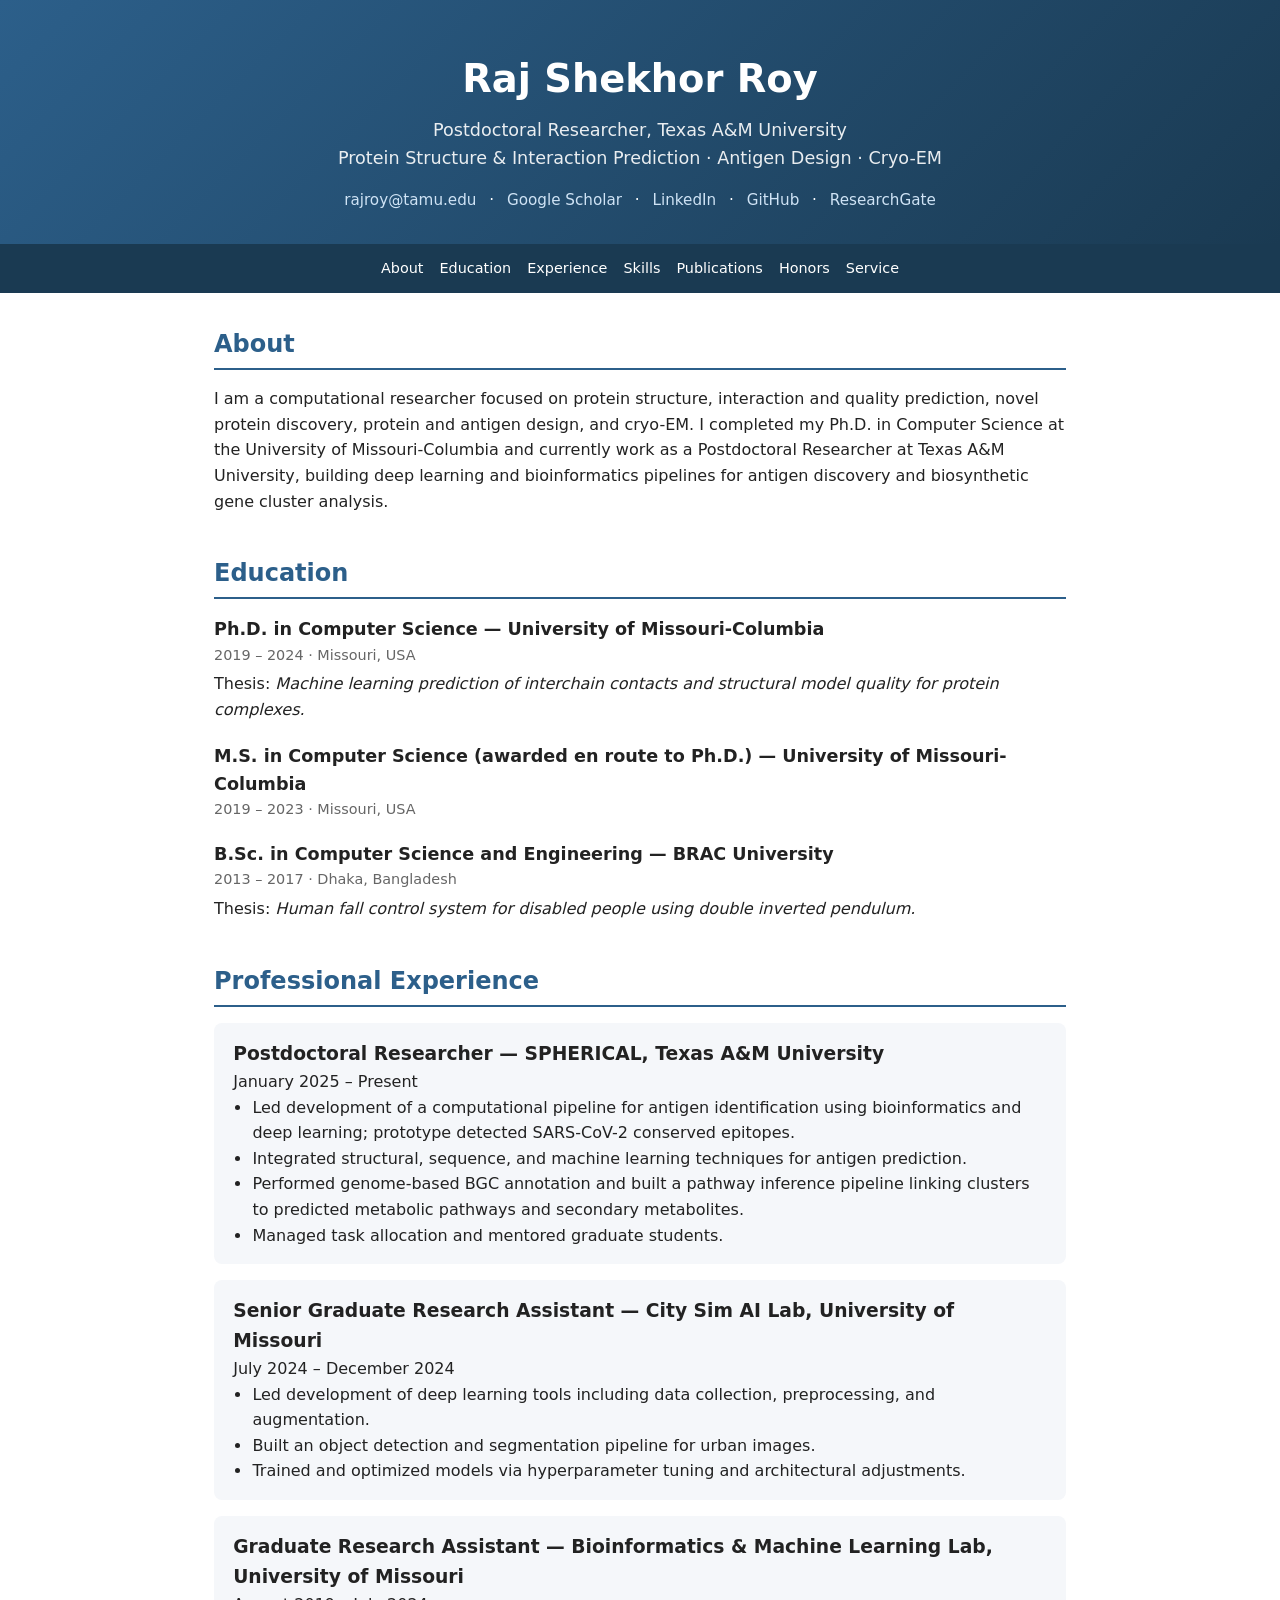
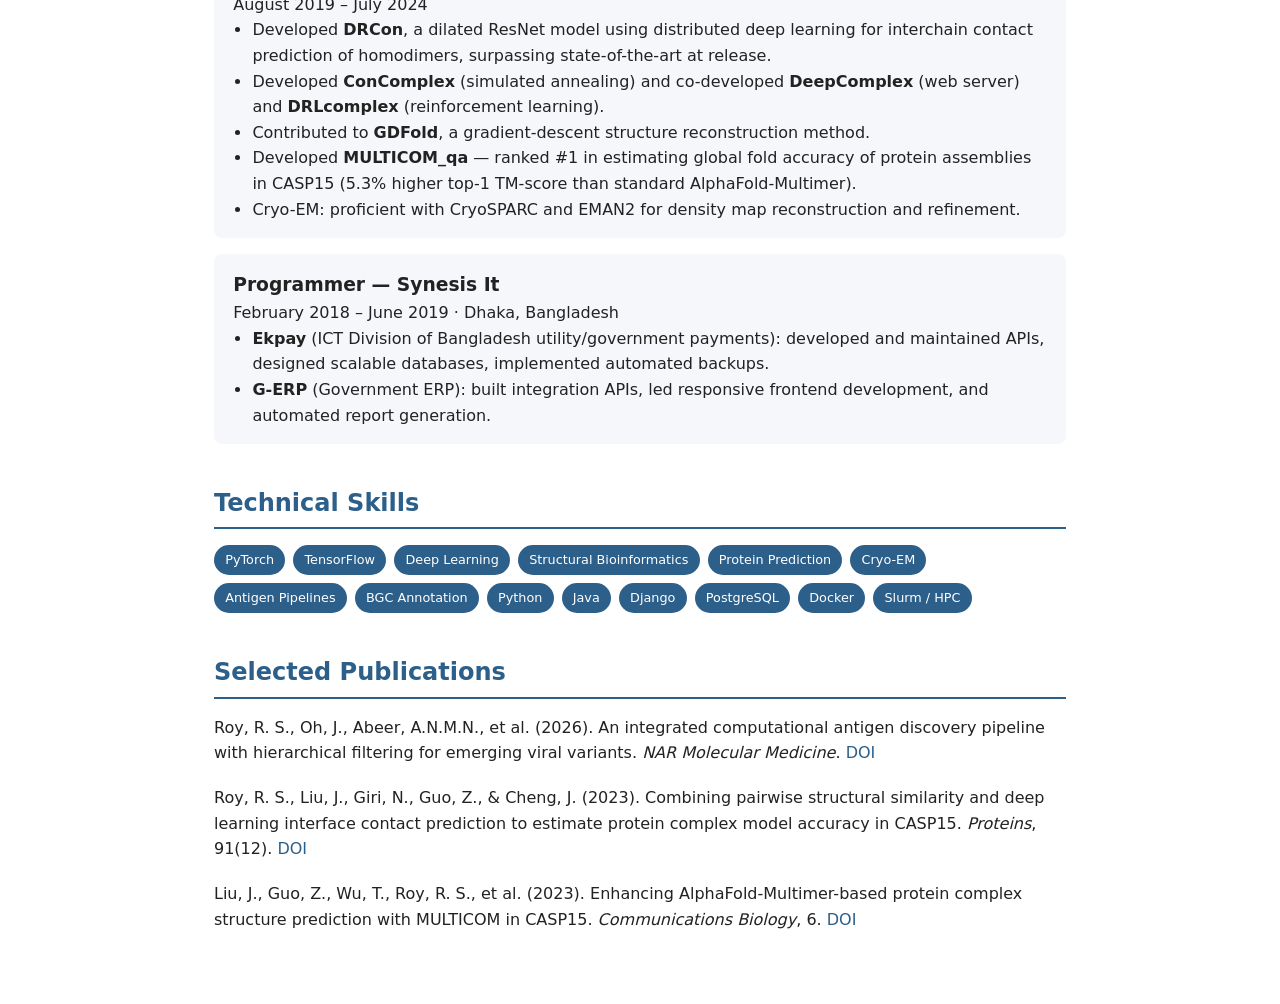
==== index.html @ 7362b2a5 "Create index.html" ====
<!DOCTYPE html>
<html lang="en">
<head>
  <meta charset="UTF-8">
  <meta name="viewport" content="width=device-width, initial-scale=1.0">
  <title>Raj Shekhor Roy</title>
  <style>
    :root {
      --accent: #2c5f8a;
      --bg: #ffffff;
      --text: #222;
      --muted: #666;
      --card: #f5f7fa;
    }
    * { margin: 0; padding: 0; box-sizing: border-box; }
    body {
      font-family: 'Segoe UI', system-ui, sans-serif;
      color: var(--text);
      background: var(--bg);
      line-height: 1.6;
    }
    header {
      background: linear-gradient(135deg, #2c5f8a, #1a3a52);
      color: #fff;
      padding: 3rem 1.5rem 2rem;
      text-align: center;
    }
    header h1 { font-size: 2.4rem; margin-bottom: .4rem; }
    header p.role { font-size: 1.1rem; opacity: .9; }
    header .contact { margin-top: 1rem; font-size: .95rem; }
    header .contact a { color: #cfe3f5; text-decoration: none; margin: 0 .5rem; }
    nav {
      position: sticky; top: 0;
      background: #1a3a52;
      display: flex; justify-content: center; flex-wrap: wrap;
      gap: 1rem; padding: .8rem;
      z-index: 100;
    }
    nav a { color: #fff; text-decoration: none; font-size: .9rem; }
    nav a:hover { color: #9ec4e0; }
    main { max-width: 900px; margin: 0 auto; padding: 2rem 1.5rem; }
    section { margin-bottom: 2.5rem; }
    h2 {
      color: var(--accent);
      border-bottom: 2px solid var(--accent);
      padding-bottom: .3rem; margin-bottom: 1rem;
      font-size: 1.5rem;
    }
    .item { margin-bottom: 1.2rem; }
    .item h3 { font-size: 1.1rem; }
    .item .meta { color: var(--muted); font-size: .9rem; margin-bottom: .3rem; }
    ul { margin-left: 1.2rem; }
    .card {
      background: var(--card);
      border-radius: 8px; padding: 1rem 1.2rem;
      margin-bottom: 1rem;
    }
    .tags { display: flex; flex-wrap: wrap; gap: .5rem; }
    .tag {
      background: var(--accent); color: #fff;
      padding: .3rem .7rem; border-radius: 20px; font-size: .8rem;
    }
    footer {
      text-align: center; padding: 1.5rem;
      background: #1a3a52; color: #cfe3f5; font-size: .85rem;
    }
    a.pub-link { color: var(--accent); text-decoration: none; }
    a.pub-link:hover { text-decoration: underline; }
  </style>
</head>
<body>

<header>
  <h1>Raj Shekhor Roy</h1>
  <p class="role">Postdoctoral Researcher, Texas A&amp;M University</p>
  <p class="role">Protein Structure &amp; Interaction Prediction · Antigen Design · Cryo-EM</p>
  <div class="contact">
    <a href="mailto:rajroy@tamu.edu">rajroy@tamu.edu</a> ·
    <a href="https://scholar.google.com/citations?user=bvWKL3UAAAAJ&hl=en">Google Scholar</a> ·
    <a href="https://www.linkedin.com/in/rajshekhorroy/">LinkedIn</a> ·
    <a href="https://github.com/RajShekhorRoy">GitHub</a> ·
    <a href="https://www.researchgate.net/profile/Raj-Roy-5">ResearchGate</a>
  </div>
</header>

<nav>
  <a href="#about">About</a>
  <a href="#education">Education</a>
  <a href="#experience">Experience</a>
  <a href="#skills">Skills</a>
  <a href="#publications">Publications</a>
  <a href="#honors">Honors</a>
  <a href="#service">Service</a>
</nav>

<main>

  <section id="about">
    <h2>About</h2>
    <p>I am a computational researcher focused on protein structure, interaction and quality
    prediction, novel protein discovery, protein and antigen design, and cryo-EM. I completed my
    Ph.D. in Computer Science at the University of Missouri-Columbia and currently work as a
    Postdoctoral Researcher at Texas A&amp;M University, building deep learning and bioinformatics
    pipelines for antigen discovery and biosynthetic gene cluster analysis.</p>
  </section>

  <section id="education">
    <h2>Education</h2>
    <div class="item">
      <h3>Ph.D. in Computer Science — University of Missouri-Columbia</h3>
      <div class="meta">2019 – 2024 · Missouri, USA</div>
      <p>Thesis: <em>Machine learning prediction of interchain contacts and structural model
      quality for protein complexes.</em></p>
    </div>
    <div class="item">
      <h3>M.S. in Computer Science (awarded en route to Ph.D.) — University of Missouri-Columbia</h3>
      <div class="meta">2019 – 2023 · Missouri, USA</div>
    </div>
    <div class="item">
      <h3>B.Sc. in Computer Science and Engineering — BRAC University</h3>
      <div class="meta">2013 – 2017 · Dhaka, Bangladesh</div>
      <p>Thesis: <em>Human fall control system for disabled people using double inverted pendulum.</em></p>
    </div>
  </section>

  <section id="experience">
    <h2>Professional Experience</h2>

    <div class="card">
      <h3>Postdoctoral Researcher — SPHERICAL, Texas A&amp;M University</h3>
      <div class="meta">January 2025 – Present</div>
      <ul>
        <li>Led development of a computational pipeline for antigen identification using
        bioinformatics and deep learning; prototype detected SARS-CoV-2 conserved epitopes.</li>
        <li>Integrated structural, sequence, and machine learning techniques for antigen prediction.</li>
        <li>Performed genome-based BGC annotation and built a pathway inference pipeline linking
        clusters to predicted metabolic pathways and secondary metabolites.</li>
        <li>Managed task allocation and mentored graduate students.</li>
      </ul>
    </div>

    <div class="card">
      <h3>Senior Graduate Research Assistant — City Sim AI Lab, University of Missouri</h3>
      <div class="meta">July 2024 – December 2024</div>
      <ul>
        <li>Led development of deep learning tools including data collection, preprocessing, and augmentation.</li>
        <li>Built an object detection and segmentation pipeline for urban images.</li>
        <li>Trained and optimized models via hyperparameter tuning and architectural adjustments.</li>
      </ul>
    </div>

    <div class="card">
      <h3>Graduate Research Assistant — Bioinformatics &amp; Machine Learning Lab, University of Missouri</h3>
      <div class="meta">August 2019 – July 2024</div>
      <ul>
        <li>Developed <strong>DRCon</strong>, a dilated ResNet model using distributed deep learning
        for interchain contact prediction of homodimers, surpassing state-of-the-art at release.</li>
        <li>Developed <strong>ConComplex</strong> (simulated annealing) and co-developed
        <strong>DeepComplex</strong> (web server) and <strong>DRLcomplex</strong> (reinforcement learning).</li>
        <li>Contributed to <strong>GDFold</strong>, a gradient-descent structure reconstruction method.</li>
        <li>Developed <strong>MULTICOM_qa</strong> — ranked #1 in estimating global fold accuracy of
        protein assemblies in CASP15 (5.3% higher top-1 TM-score than standard AlphaFold-Multimer).</li>
        <li>Cryo-EM: proficient with CryoSPARC and EMAN2 for density map reconstruction and refinement.</li>
      </ul>
    </div>

    <div class="card">
      <h3>Programmer — Synesis It</h3>
      <div class="meta">February 2018 – June 2019 · Dhaka, Bangladesh</div>
      <ul>
        <li><strong>Ekpay</strong> (ICT Division of Bangladesh utility/government payments): developed
        and maintained APIs, designed scalable databases, implemented automated backups.</li>
        <li><strong>G-ERP</strong> (Government ERP): built integration APIs, led responsive frontend
        development, and automated report generation.</li>
      </ul>
    </div>
  </section>

  <section id="skills">
    <h2>Technical Skills</h2>
    <div class="tags">
      <span class="tag">PyTorch</span>
      <span class="tag">TensorFlow</span>
      <span class="tag">Deep Learning</span>
      <span class="tag">Structural Bioinformatics</span>
      <span class="tag">Protein Prediction</span>
      <span class="tag">Cryo-EM</span>
      <span class="tag">Antigen Pipelines</span>
      <span class="tag">BGC Annotation</span>
      <span class="tag">Python</span>
      <span class="tag">Java</span>
      <span class="tag">Django</span>
      <span class="tag">PostgreSQL</span>
      <span class="tag">Docker</span>
      <span class="tag">Slurm / HPC</span>
    </div>
  </section>

  <section id="publications">
    <h2>Selected Publications</h2>
    <div class="item">
      <p>Roy, R. S., Oh, J., Abeer, A.N.M.N., et al. (2026). An integrated computational antigen
      discovery pipeline with hierarchical filtering for emerging viral variants.
      <em>NAR Molecular Medicine</em>.
      <a class="pub-link" href="https://doi.org/10.1093/narmme/ugag024">DOI</a></p>
    </div>
    <div class="item">
      <p>Roy, R. S., Liu, J., Giri, N., Guo, Z., &amp; Cheng, J. (2023). Combining pairwise structural
      similarity and deep learning interface contact prediction to estimate protein complex model
      accuracy in CASP15. <em>Proteins</em>, 91(12).
      <a class="pub-link" href="https://doi.org/10.1002/prot.26542">DOI</a></p>
    </div>
    <div class="item">
      <p>Liu, J., Guo, Z., Wu, T., Roy, R. S., et al. (2023). Enhancing AlphaFold-Multimer-based
      protein complex structure prediction with MULTICOM in CASP15. <em>Communications Biology</em>, 6.
      <a class="pub-link" href="https://doi.org/10.1038/s42003-023-05525-3">DOI</a></p>
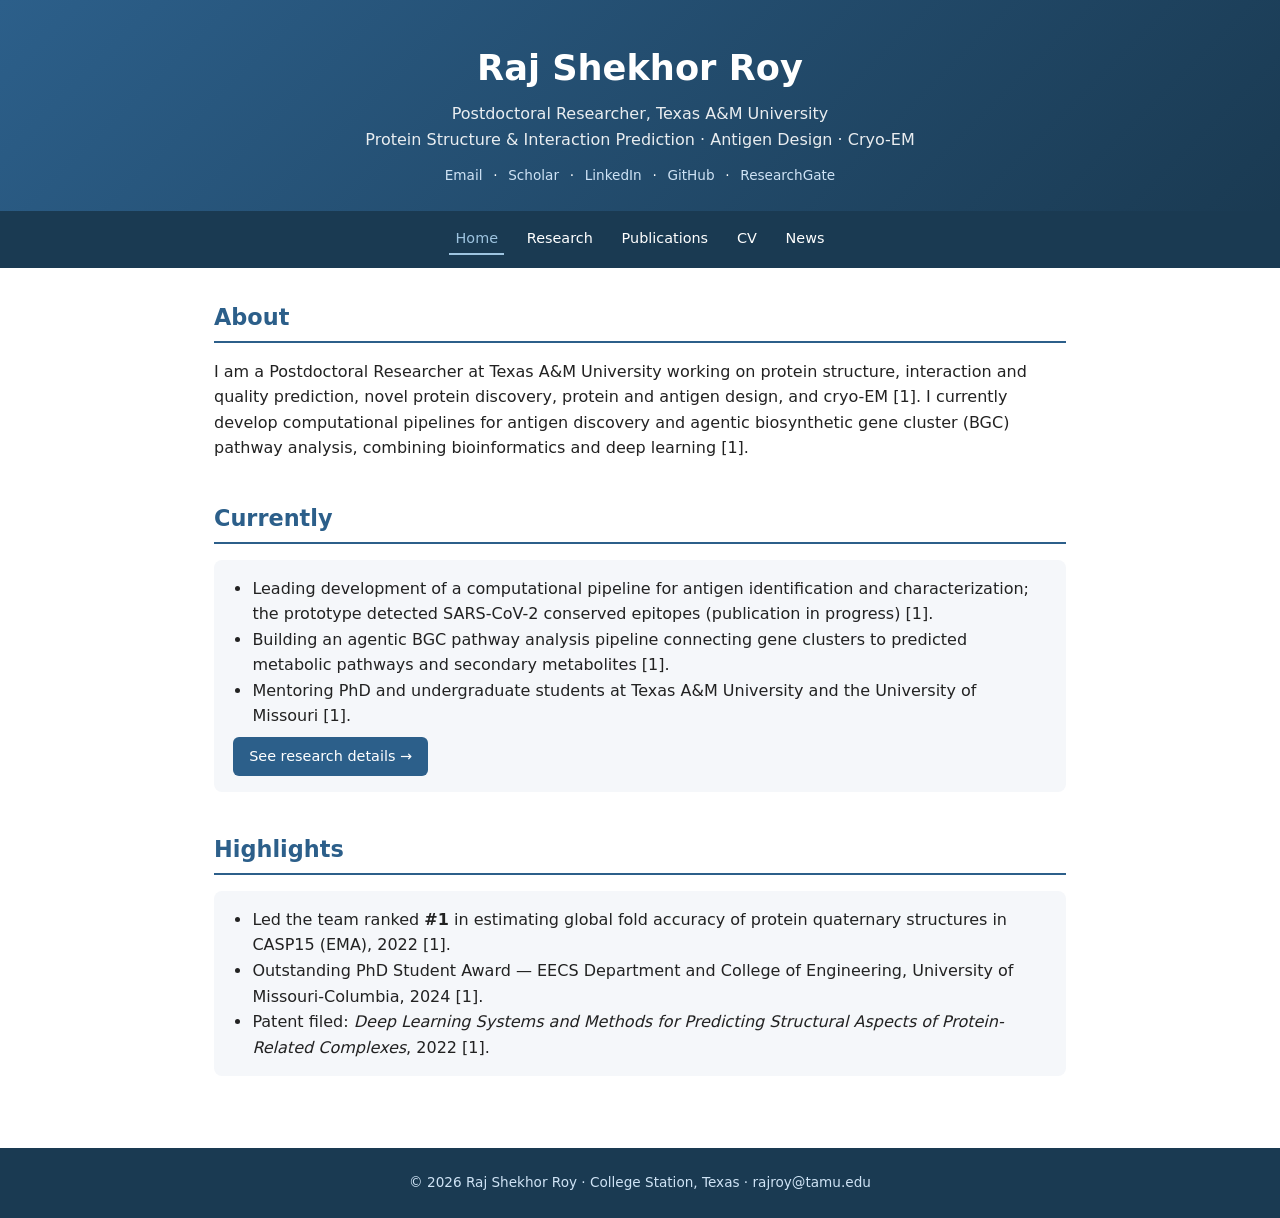
==== commit 5c94668d: "Update index.html" ====
--- a/index.html
+++ b/index.html
@@ -4,79 +4,16 @@
   <meta charset="UTF-8">
   <meta name="viewport" content="width=device-width, initial-scale=1.0">
   <title>Raj Shekhor Roy</title>
-  <style>
-    :root {
-      --accent: #2c5f8a;
-      --bg: #ffffff;
-      --text: #222;
-      --muted: #666;
-      --card: #f5f7fa;
-    }
-    * { margin: 0; padding: 0; box-sizing: border-box; }
-    body {
-      font-family: 'Segoe UI', system-ui, sans-serif;
-      color: var(--text);
-      background: var(--bg);
-      line-height: 1.6;
-    }
-    header {
-      background: linear-gradient(135deg, #2c5f8a, #1a3a52);
-      color: #fff;
-      padding: 3rem 1.5rem 2rem;
-      text-align: center;
-    }
-    header h1 { font-size: 2.4rem; margin-bottom: .4rem; }
-    header p.role { font-size: 1.1rem; opacity: .9; }
-    header .contact { margin-top: 1rem; font-size: .95rem; }
-    header .contact a { color: #cfe3f5; text-decoration: none; margin: 0 .5rem; }
-    nav {
-      position: sticky; top: 0;
-      background: #1a3a52;
-      display: flex; justify-content: center; flex-wrap: wrap;
-      gap: 1rem; padding: .8rem;
-      z-index: 100;
-    }
-    nav a { color: #fff; text-decoration: none; font-size: .9rem; }
-    nav a:hover { color: #9ec4e0; }
-    main { max-width: 900px; margin: 0 auto; padding: 2rem 1.5rem; }
-    section { margin-bottom: 2.5rem; }
-    h2 {
-      color: var(--accent);
-      border-bottom: 2px solid var(--accent);
-      padding-bottom: .3rem; margin-bottom: 1rem;
-      font-size: 1.5rem;
-    }
-    .item { margin-bottom: 1.2rem; }
-    .item h3 { font-size: 1.1rem; }
-    .item .meta { color: var(--muted); font-size: .9rem; margin-bottom: .3rem; }
-    ul { margin-left: 1.2rem; }
-    .card {
-      background: var(--card);
-      border-radius: 8px; padding: 1rem 1.2rem;
-      margin-bottom: 1rem;
-    }
-    .tags { display: flex; flex-wrap: wrap; gap: .5rem; }
-    .tag {
-      background: var(--accent); color: #fff;
-      padding: .3rem .7rem; border-radius: 20px; font-size: .8rem;
-    }
-    footer {
-      text-align: center; padding: 1.5rem;
-      background: #1a3a52; color: #cfe3f5; font-size: .85rem;
-    }
-    a.pub-link { color: var(--accent); text-decoration: none; }
-    a.pub-link:hover { text-decoration: underline; }
-  </style>
+  <link rel="stylesheet" href="style.css">
 </head>
 <body>
-
 <header>
   <h1>Raj Shekhor Roy</h1>
   <p class="role">Postdoctoral Researcher, Texas A&amp;M University</p>
   <p class="role">Protein Structure &amp; Interaction Prediction · Antigen Design · Cryo-EM</p>
   <div class="contact">
-    <a href="mailto:rajroy@tamu.edu">rajroy@tamu.edu</a> ·
-    <a href="https://scholar.google.com/citations?user=bvWKL3UAAAAJ&hl=en">Google Scholar</a> ·
+    <a href="mailto:rajroy@tamu.edu">Email</a> ·
+    <a href="https://scholar.google.com/citations?user=bvWKL3UAAAAJ&hl=en">Scholar</a> ·
     <a href="https://www.linkedin.com/in/rajshekhorroy/">LinkedIn</a> ·
     <a href="https://github.com/RajShekhorRoy">GitHub</a> ·
     <a href="https://www.researchgate.net/profile/Raj-Roy-5">ResearchGate</a>
@@ -84,133 +21,53 @@
 </header>
 
 <nav>
-  <a href="#about">About</a>
-  <a href="#education">Education</a>
-  <a href="#experience">Experience</a>
-  <a href="#skills">Skills</a>
-  <a href="#publications">Publications</a>
-  <a href="#honors">Honors</a>
-  <a href="#service">Service</a>
+  <a href="index.html" class="active">Home</a>
+  <a href="research.html">Research</a>
+  <a href="publications.html">Publications</a>
+  <a href="cv.html">CV</a>
+  <a href="news.html">News</a>
 </nav>
 
 <main>
-
-  <section id="about">
+  <section>
     <h2>About</h2>
-    <p>I am a computational researcher focused on protein structure, interaction and quality
-    prediction, novel protein discovery, protein and antigen design, and cryo-EM. I completed my
-    Ph.D. in Computer Science at the University of Missouri-Columbia and currently work as a
-    Postdoctoral Researcher at Texas A&amp;M University, building deep learning and bioinformatics
-    pipelines for antigen discovery and biosynthetic gene cluster analysis.</p>
+    <p>I am a Postdoctoral Researcher at Texas A&amp;M University working on protein structure,
+    interaction and quality prediction, novel protein discovery, protein and antigen design,
+    and cryo-EM [1]. I currently develop computational pipelines for antigen discovery and
+    agentic biosynthetic gene cluster (BGC) pathway analysis, combining bioinformatics and
+    deep learning [1].</p>
   </section>
 
-  <section id="education">
-    <h2>Education</h2>
-    <div class="item">
-      <h3>Ph.D. in Computer Science — University of Missouri-Columbia</h3>
-      <div class="meta">2019 – 2024 · Missouri, USA</div>
-      <p>Thesis: <em>Machine learning prediction of interchain contacts and structural model
-      quality for protein complexes.</em></p>
-    </div>
-    <div class="item">
-      <h3>M.S. in Computer Science (awarded en route to Ph.D.) — University of Missouri-Columbia</h3>
-      <div class="meta">2019 – 2023 · Missouri, USA</div>
-    </div>
-    <div class="item">
-      <h3>B.Sc. in Computer Science and Engineering — BRAC University</h3>
-      <div class="meta">2013 – 2017 · Dhaka, Bangladesh</div>
-      <p>Thesis: <em>Human fall control system for disabled people using double inverted pendulum.</em></p>
+  <section>
+    <h2>Currently</h2>
+    <div class="card">
+      <ul>
+        <li>Leading development of a computational pipeline for antigen identification and
+        characterization; the prototype detected SARS-CoV-2 conserved epitopes (publication in progress) [1].</li>
+        <li>Building an agentic BGC pathway analysis pipeline connecting gene clusters to
+        predicted metabolic pathways and secondary metabolites [1].</li>
+        <li>Mentoring PhD and undergraduate students at Texas A&amp;M University and the
+        University of Missouri [1].</li>
+      </ul>
+      <a class="btn" href="research.html">See research details →</a>
     </div>
   </section>
 
-  <section id="experience">
-    <h2>Professional Experience</h2>
-
+  <section>
+    <h2>Highlights</h2>
     <div class="card">
-      <h3>Postdoctoral Researcher — SPHERICAL, Texas A&amp;M University</h3>
-      <div class="meta">January 2025 – Present</div>
       <ul>
-        <li>Led development of a computational pipeline for antigen identification using
-        bioinformatics and deep learning; prototype detected SARS-CoV-2 conserved epitopes.</li>
-        <li>Integrated structural, sequence, and machine learning techniques for antigen prediction.</li>
-        <li>Performed genome-based BGC annotation and built a pathway inference pipeline linking
-        clusters to predicted metabolic pathways and secondary metabolites.</li>
-        <li>Managed task allocation and mentored graduate students.</li>
-      </ul>
-    </div>
-
-    <div class="card">
-      <h3>Senior Graduate Research Assistant — City Sim AI Lab, University of Missouri</h3>
-      <div class="meta">July 2024 – December 2024</div>
-      <ul>
-        <li>Led development of deep learning tools including data collection, preprocessing, and augmentation.</li>
-        <li>Built an object detection and segmentation pipeline for urban images.</li>
-        <li>Trained and optimized models via hyperparameter tuning and architectural adjustments.</li>
-      </ul>
-    </div>
-
-    <div class="card">
-      <h3>Graduate Research Assistant — Bioinformatics &amp; Machine Learning Lab, University of Missouri</h3>
-      <div class="meta">August 2019 – July 2024</div>
-      <ul>
-        <li>Developed <strong>DRCon</strong>, a dilated ResNet model using distributed deep learning
-        for interchain contact prediction of homodimers, surpassing state-of-the-art at release.</li>
-        <li>Developed <strong>ConComplex</strong> (simulated annealing) and co-developed
-        <strong>DeepComplex</strong> (web server) and <strong>DRLcomplex</strong> (reinforcement learning).</li>
-        <li>Contributed to <strong>GDFold</strong>, a gradient-descent structure reconstruction method.</li>
-        <li>Developed <strong>MULTICOM_qa</strong> — ranked #1 in estimating global fold accuracy of
-        protein assemblies in CASP15 (5.3% higher top-1 TM-score than standard AlphaFold-Multimer).</li>
-        <li>Cryo-EM: proficient with CryoSPARC and EMAN2 for density map reconstruction and refinement.</li>
-      </ul>
-    </div>
-
-    <div class="card">
-      <h3>Programmer — Synesis It</h3>
-      <div class="meta">February 2018 – June 2019 · Dhaka, Bangladesh</div>
-      <ul>
-        <li><strong>Ekpay</strong> (ICT Division of Bangladesh utility/government payments): developed
-        and maintained APIs, designed scalable databases, implemented automated backups.</li>
-        <li><strong>G-ERP</strong> (Government ERP): built integration APIs, led responsive frontend
-        development, and automated report generation.</li>
+        <li>Led the team ranked <strong>#1</strong> in estimating global fold accuracy of protein
+        quaternary structures in CASP15 (EMA), 2022 [1].</li>
+        <li>Outstanding PhD Student Award — EECS Department and College of Engineering,
+        University of Missouri-Columbia, 2024 [1].</li>
+        <li>Patent filed: <em>Deep Learning Systems and Methods for Predicting Structural Aspects
+        of Protein-Related Complexes</em>, 2022 [1].</li>
       </ul>
     </div>
   </section>
+</main>
 
-  <section id="skills">
-    <h2>Technical Skills</h2>
-    <div class="tags">
-      <span class="tag">PyTorch</span>
-      <span class="tag">TensorFlow</span>
-      <span class="tag">Deep Learning</span>
-      <span class="tag">Structural Bioinformatics</span>
-      <span class="tag">Protein Prediction</span>
-      <span class="tag">Cryo-EM</span>
-      <span class="tag">Antigen Pipelines</span>
-      <span class="tag">BGC Annotation</span>
-      <span class="tag">Python</span>
-      <span class="tag">Java</span>
-      <span class="tag">Django</span>
-      <span class="tag">PostgreSQL</span>
-      <span class="tag">Docker</span>
-      <span class="tag">Slurm / HPC</span>
-    </div>
-  </section>
-
-  <section id="publications">
-    <h2>Selected Publications</h2>
-    <div class="item">
-      <p>Roy, R. S., Oh, J., Abeer, A.N.M.N., et al. (2026). An integrated computational antigen
-      discovery pipeline with hierarchical filtering for emerging viral variants.
-      <em>NAR Molecular Medicine</em>.
-      <a class="pub-link" href="https://doi.org/10.1093/narmme/ugag024">DOI</a></p>
-    </div>
-    <div class="item">
-      <p>Roy, R. S., Liu, J., Giri, N., Guo, Z., &amp; Cheng, J. (2023). Combining pairwise structural
-      similarity and deep learning interface contact prediction to estimate protein complex model
-      accuracy in CASP15. <em>Proteins</em>, 91(12).
-      <a class="pub-link" href="https://doi.org/10.1002/prot.26542">DOI</a></p>
-    </div>
-    <div class="item">
-      <p>Liu, J., Guo, Z., Wu, T., Roy, R. S., et al. (2023). Enhancing AlphaFold-Multimer-based
-      protein complex structure prediction with MULTICOM in CASP15. <em>Communications Biology</em>, 6.
-      <a class="pub-link" href="https://doi.org/10.1038/s42003-023-05525-3">DOI</a></p>
+<footer>© 2026 Raj Shekhor Roy · College Station, Texas · rajroy@tamu.edu</footer>
+</body>
+</html>
--- a/style.css
+++ b/style.css
@@ -0,0 +1,27 @@
+:root { --accent:#2c5f8a; --dark:#1a3a52; --bg:#fff; --text:#222; --muted:#666; --card:#f5f7fa; }
+* { margin:0; padding:0; box-sizing:border-box; }
+body { font-family:'Segoe UI',system-ui,sans-serif; color:var(--text); background:var(--bg); line-height:1.6; }
+header { background:linear-gradient(135deg,var(--accent),var(--dark)); color:#fff; padding:2.5rem 1.5rem 1.5rem; text-align:center; }
+header h1 { font-size:2.2rem; margin-bottom:.3rem; }
+header p.role { font-size:1rem; opacity:.9; }
+header .contact { margin-top:.8rem; font-size:.85rem; }
+header .contact a { color:#cfe3f5; text-decoration:none; margin:0 .4rem; }
+nav { position:sticky; top:0; background:var(--dark); display:flex; justify-content:center; flex-wrap:wrap; gap:1rem; padding:.8rem; z-index:100; }
+nav a { color:#fff; text-decoration:none; font-size:.9rem; padding:.2rem .4rem; }
+nav a:hover, nav a.active { color:#9ec4e0; border-bottom:2px solid #9ec4e0; }
+main { max-width:900px; margin:0 auto; padding:2rem 1.5rem; }
+section { margin-bottom:2.5rem; }
+h2 { color:var(--accent); border-bottom:2px solid var(--accent); padding-bottom:.3rem; margin-bottom:1rem; font-size:1.4rem; }
+.item { margin-bottom:1.2rem; }
+.item h3 { font-size:1.05rem; }
+.item .meta { color:var(--muted); font-size:.88rem; margin-bottom:.3rem; }
+ul { margin-left:1.2rem; }
+.card { background:var(--card); border-radius:8px; padding:1rem 1.2rem; margin-bottom:1rem; }
+.tags { display:flex; flex-wrap:wrap; gap:.5rem; }
+.tag { background:var(--accent); color:#fff; padding:.3rem .7rem; border-radius:20px; font-size:.8rem; }
+.news-entry { border-left:3px solid var(--accent); padding:.3rem 0 .3rem 1rem; margin-bottom:1.2rem; }
+.news-entry .date { color:var(--muted); font-size:.82rem; font-weight:bold; }
+a.link { color:var(--accent); text-decoration:none; }
+a.link:hover { text-decoration:underline; }
+footer { text-align:center; padding:1.5rem; background:var(--dark); color:#cfe3f5; font-size:.85rem; }
+.btn { display:inline-block; background:var(--accent); color:#fff; padding:.5rem 1rem; border-radius:6px; text-decoration:none; font-size:.9rem; margin-top:.5rem; }
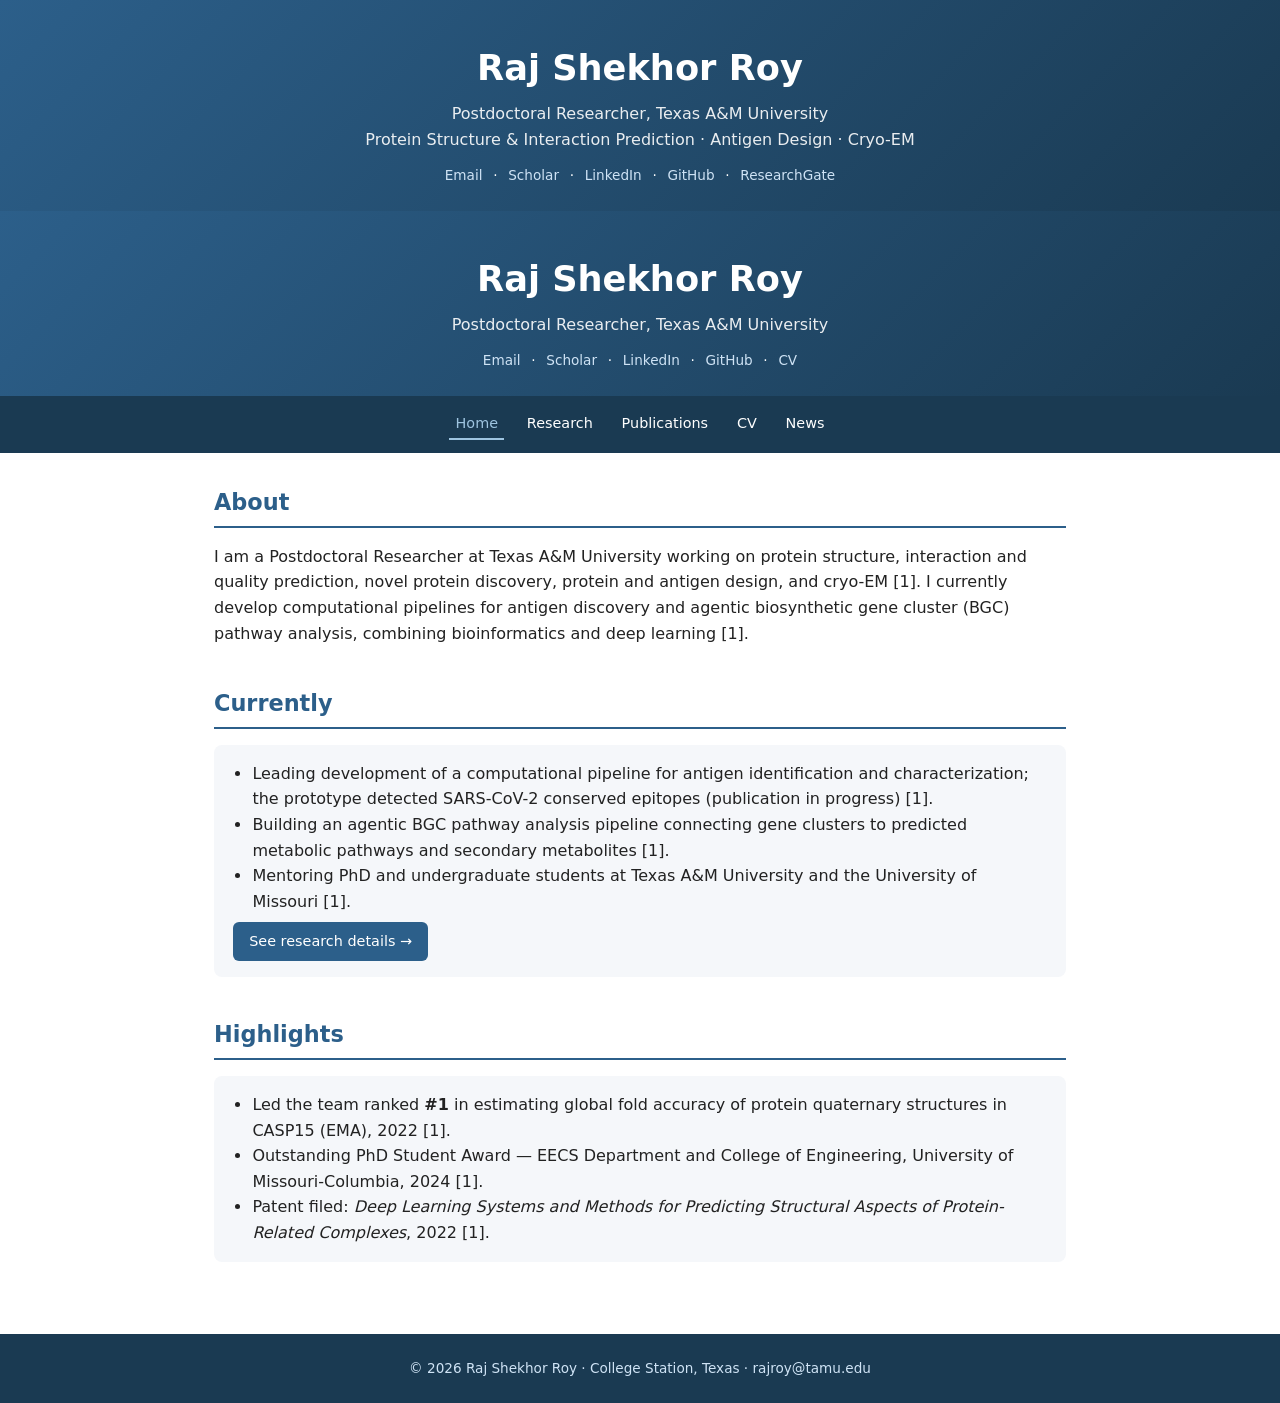
==== commit 0807b56d: "Update index.html" ====
--- a/index.html
+++ b/index.html
@@ -20,13 +20,21 @@
   </div>
 </header>
 
-<nav>
-  <a href="index.html" class="active">Home</a>
-  <a href="research.html">Research</a>
-  <a href="publications.html">Publications</a>
-  <a href="cv.html">CV</a>
-  <a href="news.html">News</a>
-</nav>
+  <div id="site-nav"></div>
+
+  <script>
+    fetch('nav.html')
+      .then(r => r.text())
+      .then(html => {
+        document.getElementById('site-nav').innerHTML = html;
+        // highlight the current page
+        const page = location.pathname.split('/').pop() || 'index.html';
+        document.querySelectorAll('#site-nav nav a').forEach(a => {
+          if (a.getAttribute('href') === page) a.classList.add('active');
+        });
+      });
+  </script>
+
 
 <main>
   <section>
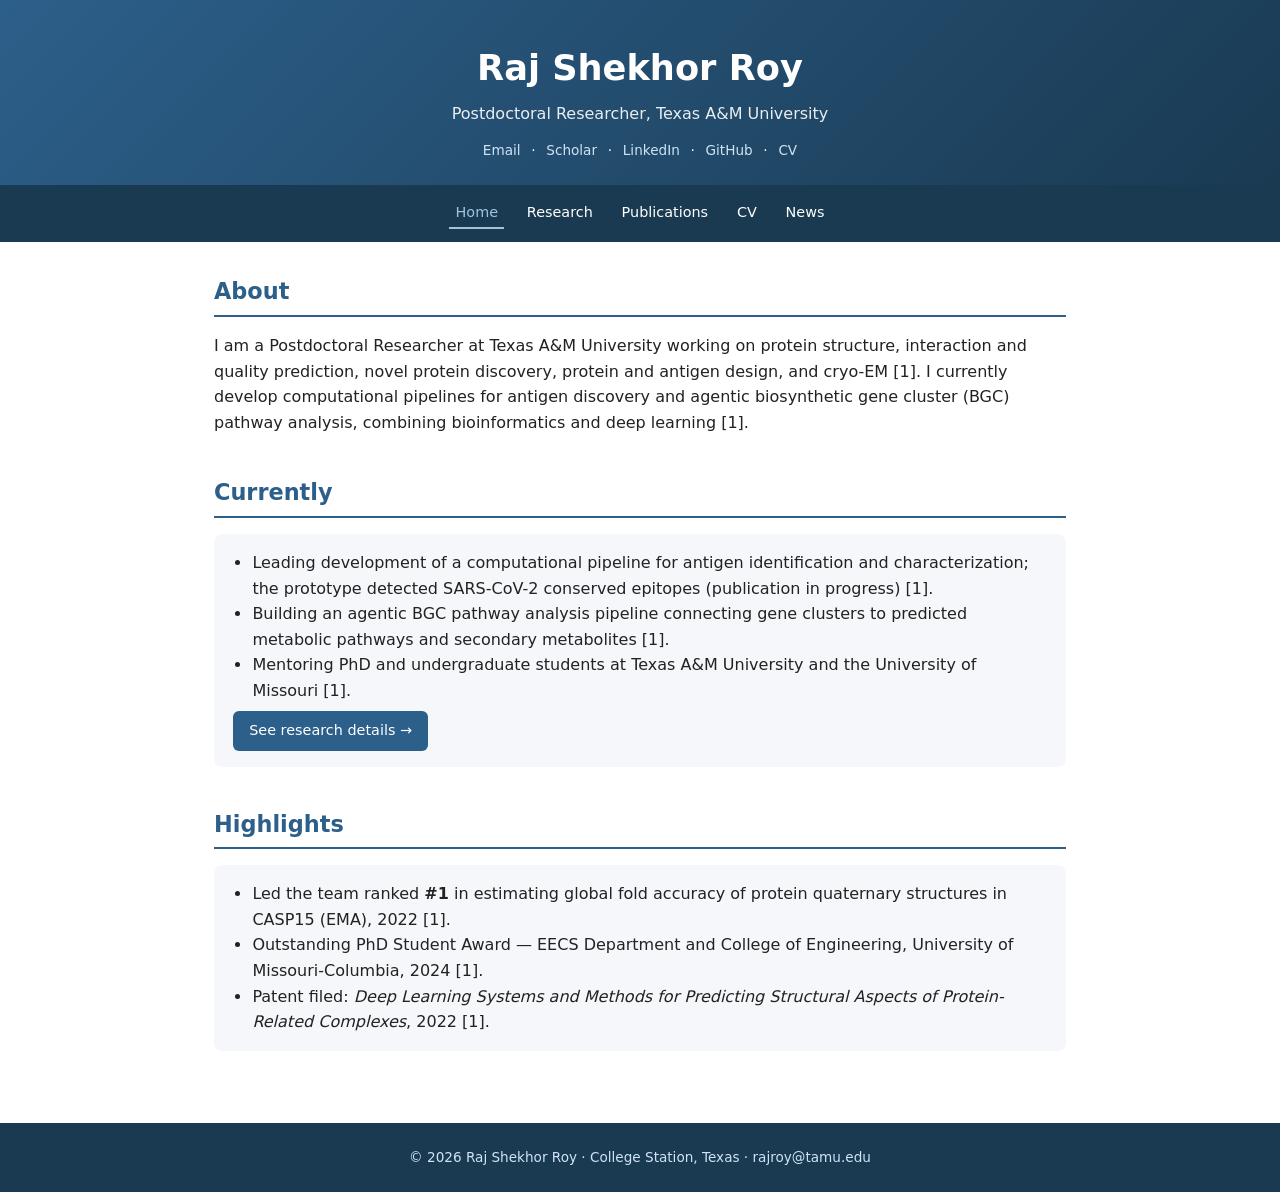
==== commit 4ff2f6a2: "Update index.html" ====
--- a/index.html
+++ b/index.html
@@ -7,18 +7,7 @@
   <link rel="stylesheet" href="style.css">
 </head>
 <body>
-<header>
-  <h1>Raj Shekhor Roy</h1>
-  <p class="role">Postdoctoral Researcher, Texas A&amp;M University</p>
-  <p class="role">Protein Structure &amp; Interaction Prediction · Antigen Design · Cryo-EM</p>
-  <div class="contact">
-    <a href="mailto:rajroy@tamu.edu">Email</a> ·
-    <a href="https://scholar.google.com/citations?user=bvWKL3UAAAAJ&hl=en">Scholar</a> ·
-    <a href="https://www.linkedin.com/in/rajshekhorroy/">LinkedIn</a> ·
-    <a href="https://github.com/RajShekhorRoy">GitHub</a> ·
-    <a href="https://www.researchgate.net/profile/Raj-Roy-5">ResearchGate</a>
-  </div>
-</header>
+ 
 
   <div id="site-nav"></div>
 
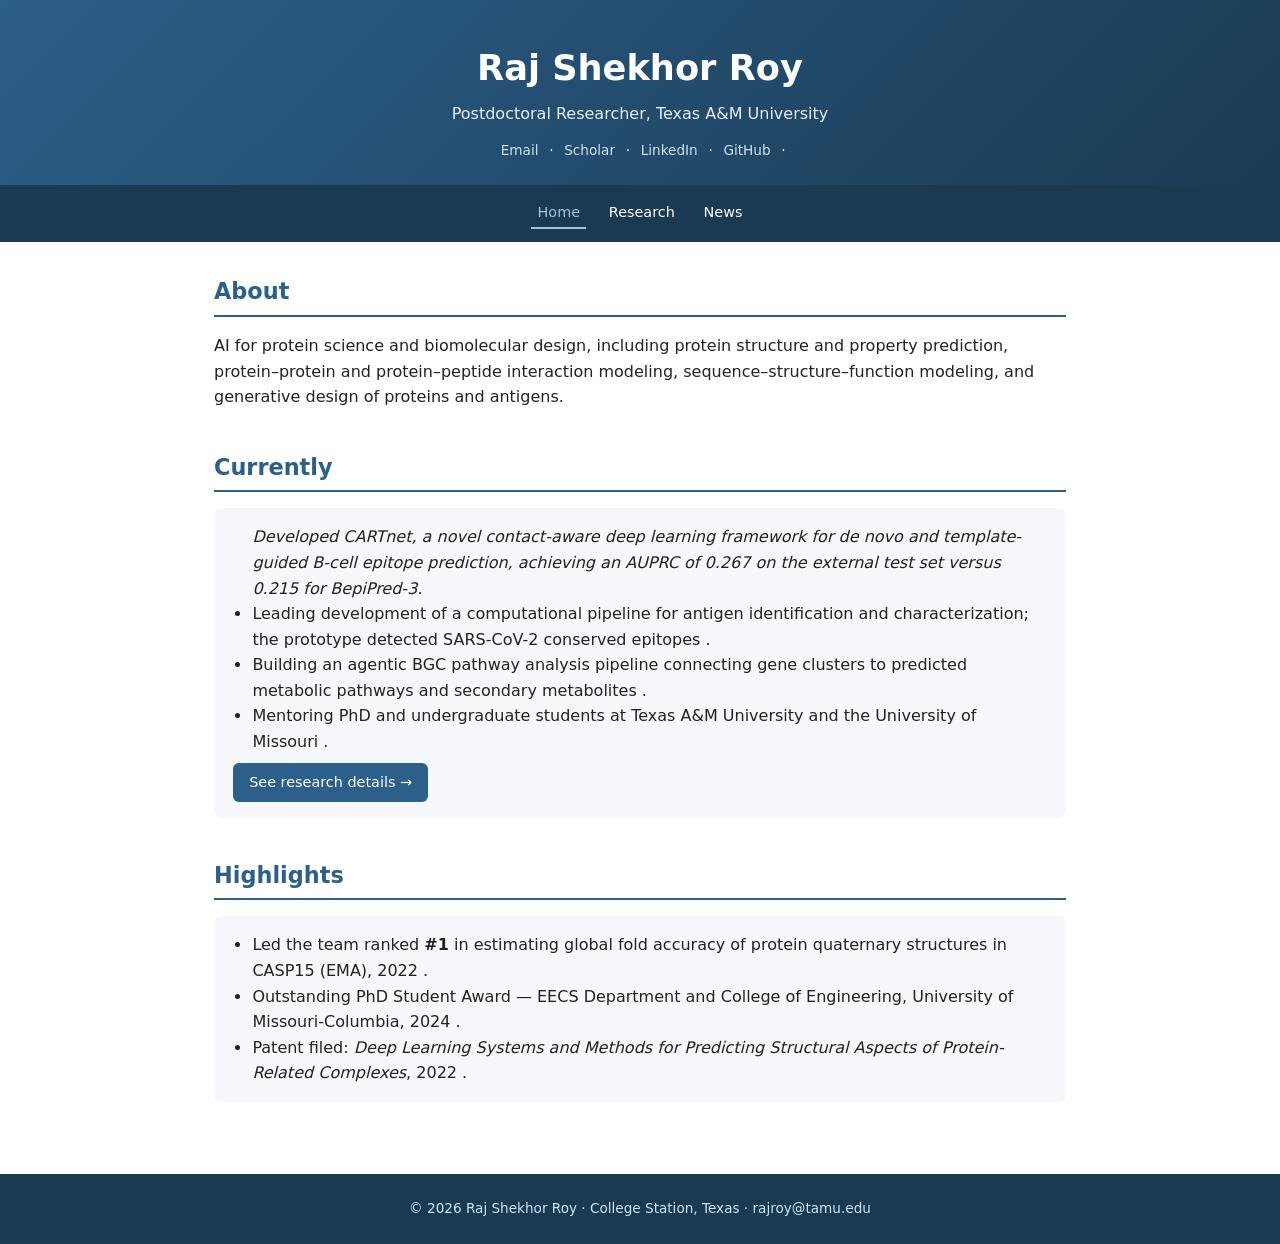
==== commit 43bb5575: "Update index.html" ====
--- a/index.html
+++ b/index.html
@@ -28,23 +28,23 @@
 <main>
   <section>
     <h2>About</h2>
-    <p>I am a Postdoctoral Researcher at Texas A&amp;M University working on protein structure,
-    interaction and quality prediction, novel protein discovery, protein and antigen design,
-    and cryo-EM [1]. I currently develop computational pipelines for antigen discovery and
-    agentic biosynthetic gene cluster (BGC) pathway analysis, combining bioinformatics and
-    deep learning [1].</p>
+    <p>AI for protein science and biomolecular design, including protein structure and property prediction, protein–protein and protein–peptide interaction modeling, sequence–structure–function modeling, and generative design of proteins and antigens.
+
+</p>
   </section>
 
   <section>
     <h2>Currently</h2>
     <div class="card">
       <ul>
+        <i>Developed CARTnet, a novel contact-aware deep learning framework for de novo and template-guided B-cell epitope prediction,
+          achieving an AUPRC of 0.267 on the external test set versus 0.215 for BepiPred-3.</i>
         <li>Leading development of a computational pipeline for antigen identification and
-        characterization; the prototype detected SARS-CoV-2 conserved epitopes (publication in progress) [1].</li>
+        characterization; the prototype detected SARS-CoV-2 conserved epitopes .</li>
         <li>Building an agentic BGC pathway analysis pipeline connecting gene clusters to
-        predicted metabolic pathways and secondary metabolites [1].</li>
+        predicted metabolic pathways and secondary metabolites .</li>
         <li>Mentoring PhD and undergraduate students at Texas A&amp;M University and the
-        University of Missouri [1].</li>
+        University of Missouri .</li>
       </ul>
       <a class="btn" href="research.html">See research details →</a>
     </div>
@@ -55,11 +55,11 @@
     <div class="card">
       <ul>
         <li>Led the team ranked <strong>#1</strong> in estimating global fold accuracy of protein
-        quaternary structures in CASP15 (EMA), 2022 [1].</li>
+        quaternary structures in CASP15 (EMA), 2022 .</li>
         <li>Outstanding PhD Student Award — EECS Department and College of Engineering,
-        University of Missouri-Columbia, 2024 [1].</li>
+        University of Missouri-Columbia, 2024 .</li>
         <li>Patent filed: <em>Deep Learning Systems and Methods for Predicting Structural Aspects
-        of Protein-Related Complexes</em>, 2022 [1].</li>
+        of Protein-Related Complexes</em>, 2022 .</li>
       </ul>
     </div>
   </section>
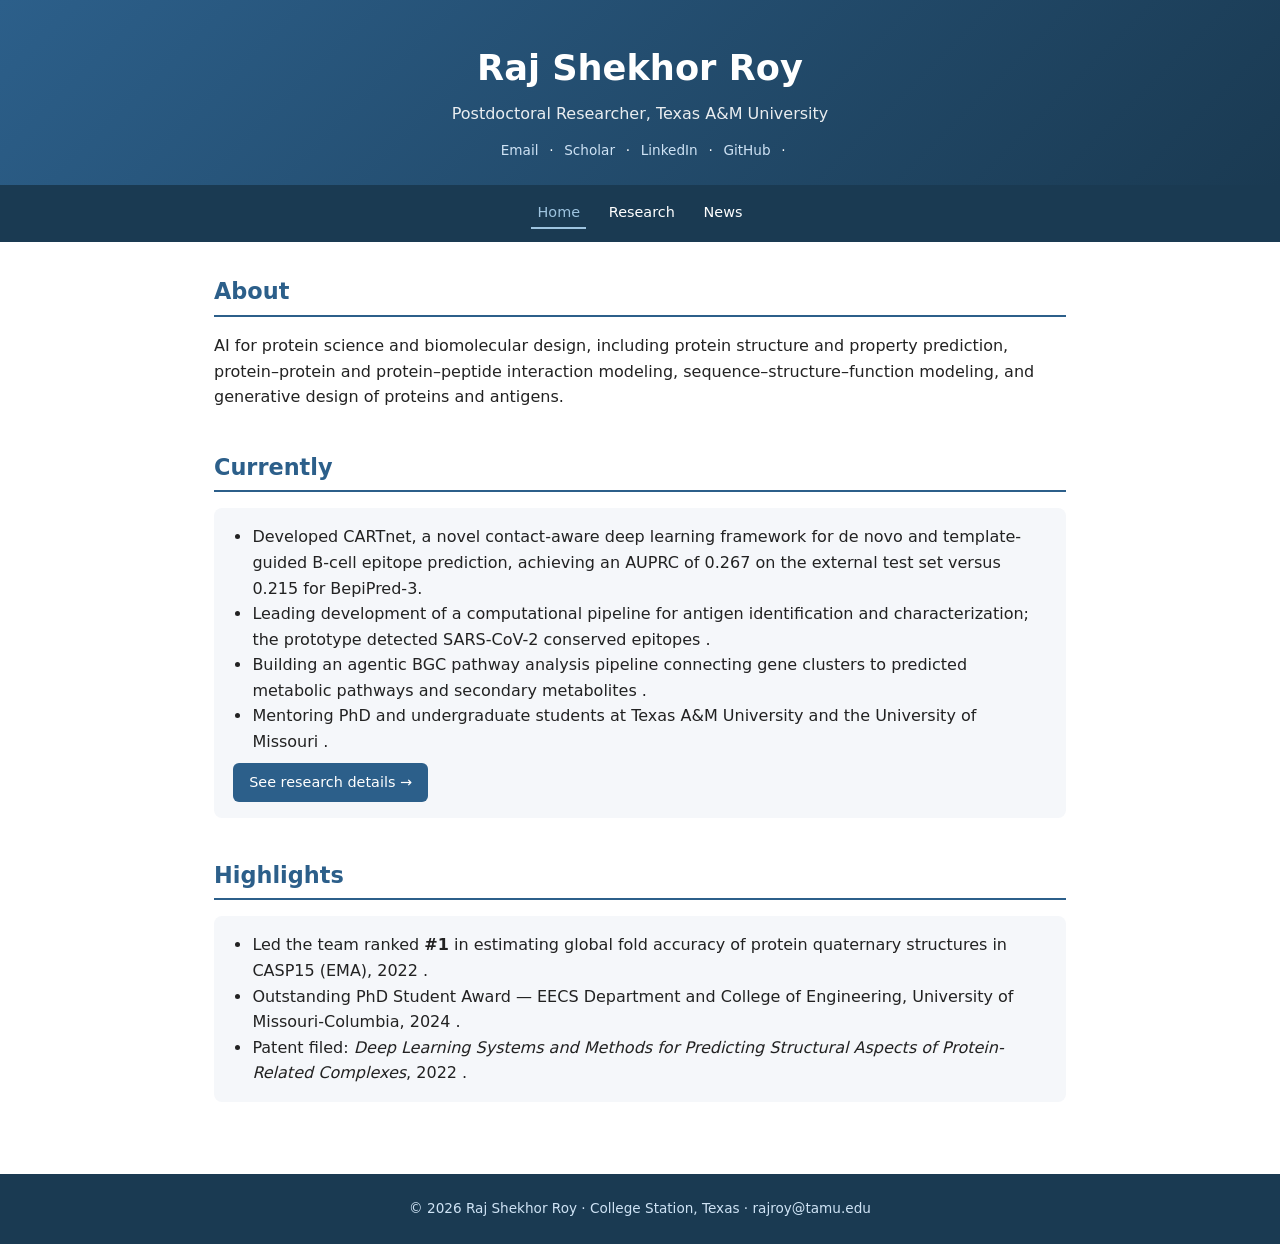
==== commit aec42a3a: "Update index.html" ====
--- a/index.html
+++ b/index.html
@@ -37,7 +37,7 @@
     <h2>Currently</h2>
     <div class="card">
       <ul>
-        <i>Developed CARTnet, a novel contact-aware deep learning framework for de novo and template-guided B-cell epitope prediction,
+        <li>Developed CARTnet, a novel contact-aware deep learning framework for de novo and template-guided B-cell epitope prediction,
           achieving an AUPRC of 0.267 on the external test set versus 0.215 for BepiPred-3.</i>
         <li>Leading development of a computational pipeline for antigen identification and
         characterization; the prototype detected SARS-CoV-2 conserved epitopes .</li>
